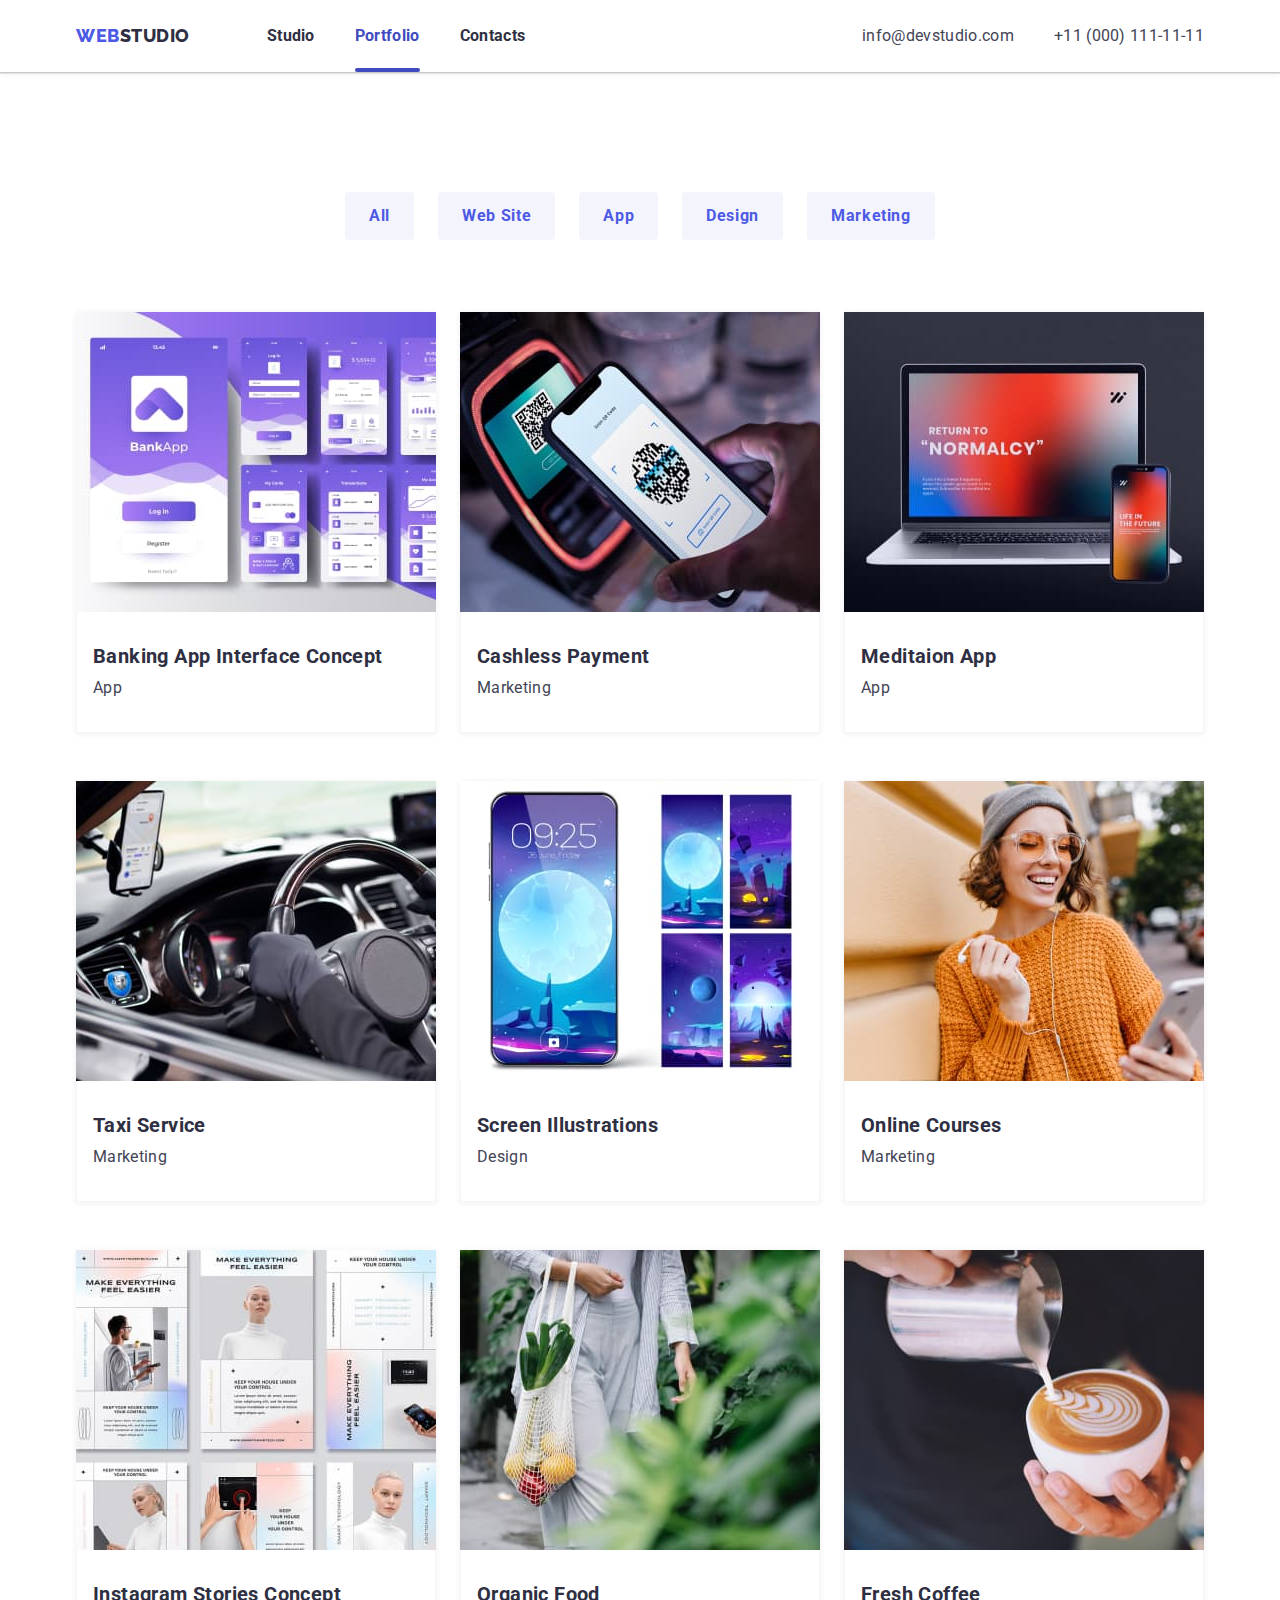
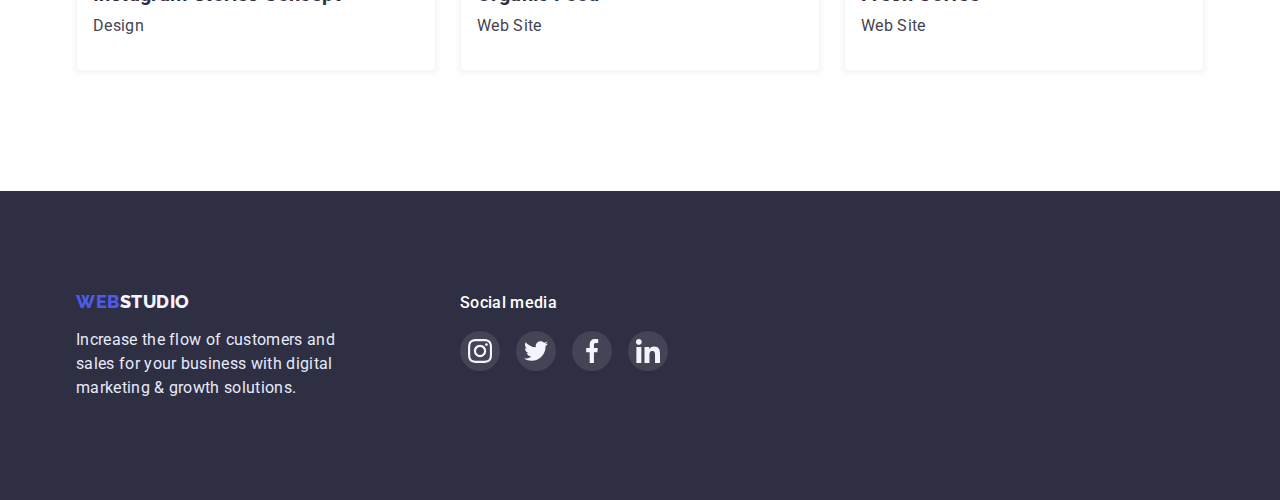
==== portfolio.html @ b9a083d7 "Initial commit" ====
<!DOCTYPE html>
<html lang="en">
	<head>
		<meta charset="UTF-8" />
		<meta http-equiv="X-UA-Compatible" content="IE=edge" />
		<meta name="viewport" content="width=device-width, initial-scale=1.0" />
		<title>Document</title>
		<link rel="preconnect" href="https://fonts.googleapis.com" />
		<link rel="preconnect" href="https://fonts.gstatic.com" crossorigin />
		<link
			href="https://fonts.googleapis.com/css2?family=Raleway:wght@800&family=Roboto:wght@400;500;700;900&display=swap"
			rel="stylesheet"
		/>
		<link rel="stylesheet" href="https://cdn.jsdelivr.net/npm/modern-normalize@1.1.0/modern-normalize.min.css" />
		<link rel="stylesheet" href="./css/styles.css" />
	</head>
	<body>
		<header class="header">
			<div class="header-container container">
				<a class="header-logo link" href="./index.html">
					WEB
					<span class="logo-first">STUDIO</span>
				</a>
				<nav class="navigation">
					<ul class="header-list list">
						<li><a class="header-link link" href="./index.html">Studio</a></li>
						<li><a class="header-link link current" href="./portfolio.html">Portfolio</a></li>
						<li><a class="header-link link" href="#">Contacts</a></li>
					</ul>
				</nav>
				<ul class="contakts list">
					<li><a class="contakts-link link" href="mailto:info@devstudio.com">info@devstudio.com</a></li>
					<li><a class="contakts-link link" href="tel:+1100011111111">+11 (000) 111-11-11</a></li>
				</ul>
			</div>
		</header>
		<main>
			<section class="descript">
				<div class="container">
					<h1 class="visually-hidden">Description</h1>
					<ul class="descript-button list">
						<li><button class="portfolio-btn" type="button">All</button></li>
						<li><button class="portfolio-btn" type="button">Web Site</button></li>
						<li><button class="portfolio-btn" type="button">App</button></li>
						<li><button class="portfolio-btn" type="button">Design</button></li>
						<li><button class="portfolio-btn" type="button">Marketing</button></li>
					</ul>
					<ul class="propositions list">
						<li class="prop">
							<a href="" class="prop-item link">
								<div class="prop-item-img">
									<img src="./images/banking.jpg" alt="photo banking" width="360" />
									<p class="overlay">
										14 Stylish and User-Friendly App Design Concepts · Task Manager App · Calorie Tracker App · Exotic
										Fruit Ecommerce App · Cloud Storage App
									</p>
								</div>
								<div class="proposit">
									<h3 class="propositions-service">Banking App Interface Concept</h3>
									<p class="propositions-action">App</p>
								</div>
							</a>
						</li>
						<li class="prop">
							<a href="" class="prop-item link">
								<div class="prop-item-img">
									<img src="./images/cashless.jpg" alt="photo cashless" width="360" />
									<p class="overlay">
										14 Stylish and User-Friendly App Design Concepts · Task Manager App · Calorie Tracker App · Exotic
										Fruit Ecommerce App · Cloud Storage App
									</p>
								</div>
								<div class="proposit">
									<h3 class="propositions-service">Cashless Payment</h3>
									<p class="propositions-action">Marketing</p>
								</div>
							</a>
						</li>
						<li class="prop">
							<a href="" class="prop-item link">
								<div class="prop-item-img">
									<img src="./images/meditaion.jpg" alt="photo meditaion" width="360" />
									<p class="overlay">
										14 Stylish and User-Friendly App Design Concepts · Task Manager App · Calorie Tracker App · Exotic
										Fruit Ecommerce App · Cloud Storage App
									</p>
								</div>
								<div class="proposit">
									<h3 class="propositions-service">Meditaion App</h3>
									<p class="propositions-action">App</p>
								</div>
							</a>
						</li>
						<li class="prop">
							<a href="" class="prop-item link">
								<div class="prop-item-img">
									<img src="./images/taxi.jpg" alt="photo taxi" width="360" />
									<p class="overlay">
										14 Stylish and User-Friendly App Design Concepts · Task Manager App · Calorie Tracker App · Exotic
										Fruit Ecommerce App · Cloud Storage App
									</p>
								</div>
								<div class="proposit">
									<h3 class="propositions-service">Taxi Service</h3>
									<p class="propositions-action">Marketing</p>
								</div>
							</a>
						</li>
						<li class="prop">
							<a href="" class="prop-item link">
								<div class="prop-item-img">
									<img src="./images/screen.jpg" alt="photo screen" width="360" />
									<p class="overlay">
										14 Stylish and User-Friendly App Design Concepts · Task Manager App · Calorie Tracker App · Exotic
										Fruit Ecommerce App · Cloud Storage App
									</p>
								</div>
								<div class="proposit">
									<h3 class="propositions-service">Screen Illustrations</h3>
									<p class="propositions-action">Design</p>
								</div>
							</a>
						</li>
						<li class="prop">
							<a href="" class="prop-item link">
								<div class="prop-item-img">
									<img src="./images/online.jpg" alt="photo online" width="360" />
									<p class="overlay">
										14 Stylish and User-Friendly App Design Concepts · Task Manager App · Calorie Tracker App · Exotic
										Fruit Ecommerce App · Cloud Storage App
									</p>
								</div>
								<div class="proposit">
									<h3 class="propositions-service">Online Courses</h3>
									<p class="propositions-action">Marketing</p>
								</div>
							</a>
						</li>
						<li class="prop">
							<a href="" class="prop-item link">
								<div class="prop-item-img">
									<img src="./images/instagram.jpg" alt="photo instagram" width="360" />
									<p class="overlay">
										14 Stylish and User-Friendly App Design Concepts · Task Manager App · Calorie Tracker App · Exotic
										Fruit Ecommerce App · Cloud Storage App
									</p>
								</div>
								<div class="proposit">
									<h3 class="propositions-service">Instagram Stories Concept</h3>
									<p class="propositions-action">Design</p>
								</div>
							</a>
						</li>
						<li class="prop">
							<a href="" class="prop-item link">
								<div class="prop-item-img">
									<img src="./images/organic.jpg" alt="photo organic" width="360" />
									<p class="overlay">
										14 Stylish and User-Friendly App Design Concepts · Task Manager App · Calorie Tracker App · Exotic
										Fruit Ecommerce App · Cloud Storage App
									</p>
								</div>
								<div class="proposit">
									<h3 class="propositions-service">Organic Food</h3>
									<p class="propositions-action">Web Site</p>
								</div>
							</a>
						</li>
						<li class="prop">
							<a href="" class="prop-item link">
								<div class="prop-item-img">
									<img src="./images/fresh.jpg" alt="photo fresh" width="360" />
									<p class="overlay">
										14 Stylish and User-Friendly App Design Concepts · Task Manager App · Calorie Tracker App · Exotic
										Fruit Ecommerce App · Cloud Storage App
									</p>
								</div>
								<div class="proposit">
									<h3 class="propositions-service">Fresh Coffee</h3>
									<p class="propositions-action">Web Site</p>
								</div>
							</a>
						</li>
					</ul>
				</div>
			</section>
		</main>
		<footer class="footer">
			<div class="footer-container container">
				<div class="">
					<a class="footer-logo link" href="./index.html">
						WEB
						<span class="logo-second">STUDIO</span>
					</a>
					<p class="footer-wish">
						Increase the flow of customers and sales for your business with digital marketing & growth solutions.
					</p>
				</div>
				<div class="media">
					<p class="media-title">Social media</p>
					<ul class="media-list">
						<li class="media-list-item">
							<a href="" class="media-list-link">
								<svg class="media-list-ikon" width="24" height="24">
									<use href="./images/icons.svg#icon-instagram-big"></use>
								</svg>
							</a>
						</li>
						<li class="media-list-item">
							<a href="" class="media-list-link">
								<svg class="media-list-ikon" width="24" height="24">
									<use href="./images/icons.svg#icon-twitter-big"></use>
								</svg>
							</a>
						</li>
						<li class="media-list-item">
							<a href="" class="media-list-link">
								<svg class="media-list-ikon" width="24" height="24">
									<use href="./images/icons.svg#icon-facebook-big"></use>
								</svg>
							</a>
						</li>
						<li class="media-list-item">
							<a href="" class="media-list-link">
								<svg class="media-list-ikon" width="24" height="24">
									<use href="./images/icons.svg#icon-linkedin-big"></use>
								</svg>
							</a>
						</li>
					</ul>
				</div>
			</div>
		</footer>
	</body>
</html>
---- css/styles.css ----
.list {
	list-style: none;
	padding: 0;
	margin: 0;
}

.link {
	text-decoration: none;
}

:root {
	--main-text-color: #2e2f42;
	--secondary-text-color: #434455;
	--accent-color: #e7e9fc;
	--focused-links-color: #4d5ae5;
	--helper-text-color: #8e8f99;
	--hairlines-color: #e7e9fc;
	--light-background-color: #f4f4fd;
	--valid-fields-color: #31d0aa;
	--background-color: #fff;
	--button-color: #404bbf;
	--modal-background-color: #fcfcfc;

	--main-font: Roboto, sans-serif;
	--transition: 250ms cubic-bezier(0.4, 0, 0.2, 1);
}

body {
	background-color: var(--background-color);
	color: var(--main-text-color);
	font-family: var(--main-font);
	font-size: 16px;
	letter-spacing: 0.02em;
}

h1,
h2,
h3,
p {
	margin: 0;
}

img {
	display: block;
	max-width: 100%;
	height: auto;
}

button {
	display: block;
	cursor: pointer;
	border: none;
	border-radius: 4px;
}

ul {
	list-style: none;
	padding-left: 0;
	margin: 0;
}

a {
	text-decoration: none;
}

.section {
	padding-top: 120px;
	padding-bottom: 120px;
}

.container {
	width: 1158px;
	margin: 0 auto;
	padding: 0 15px;
}

/* Header */

.header {
	background: #ffffff;
	box-shadow: 0px 2px 1px rgba(46, 47, 66, 0.08), 0px 1px 1px rgba(46, 47, 66, 0.16), 0px 1px 6px rgba(46, 47, 66, 0.08);
}

.header-container {
	display: flex;
	align-items: center;
}

.header-logo {
	font-family: "Raleway";
	font-weight: 800;
	font-size: 18px;
	line-height: 1.33;
	display: flex;
	letter-spacing: 0.03em;
	text-transform: uppercase;
	color: var(--focused-links-color);
}

.logo-first {
	color: var(--main-text-color);

	transition: color var(--transition);
}

.navigation {
	margin-left: 77px;
}

.header-list {
	display: flex;
	gap: 40px;
}

.header-link {
	font-weight: 700;
	font-size: 16px;
	line-height: 1.5;
	letter-spacing: 0.02em;
	color: var(--main-text-color);
	padding: 24px 0;
	display: block;

	transition: color var(--transition);
}

.current {
	color: var(--button-color);
	position: relative;
}

.current::after {
	content: "";
	width: 100%;
	height: 4px;
	border-radius: 2px;
	background-color: #404bbf;
	position: absolute;
	left: 0;
	bottom: 0;
}

.contakts {
	display: flex;
	gap: 40px;
	margin-left: auto;
}
.contakts-link {
	color: var(--secondary-text-color);

	transition: color var(--transition);
}

.logo-first:hover,
.logo-first:focus,
.header-link:hover,
.header-link:focus,
.contakts-link:hover,
.contakts-link:focus {
	color: var(--focused-links-color);
}

/* Mein */

.solution {
	background-color: var(--main-text-color);
	padding: 192px 0;
	text-align: center;
	background-image: linear-gradient(rgba(46, 47, 66, 0.7), rgba(46, 47, 66, 0.7)), url(../images/people-office\ 1.jpg);
	background-size: cover;
	background-repeat: no-repeat;
	max-width: 1440px;
	height: 603px;
	margin: 0 auto;
}

.solution-title {
	font-weight: 700;
	font-size: 56px;
	line-height: 1.07;
	text-align: center;
	letter-spacing: 0.02em;
	color: var(--background-color);
	width: 496px;
	margin: 0 auto;
}

.solution-btn {
	font-weight: 700;
	font-size: 16px;
	line-height: 1.19;
	display: flex;
	align-items: center;
	letter-spacing: 0.04em;
	padding: 16px 32px;
	cursor: pointer;
	font-family: inherit;
	color: var(--background-color);
	background-color: var(--focused-links-color);
	box-shadow: 0px 4px 4px rgba(0, 0, 0, 0.15);
	border-radius: 4px;
	padding: 16px 32px;
	margin: 0 auto;
	margin-top: 48px;

	transition: background-color var(--transition);
}

.solution-btn:hover,
.solution-btn:focus {
	background-color: var(--button-color);
	box-shadow: 0px 4px 4px rgba(0, 0, 0, 0.15);
	border-radius: 4px;
}

/* Section Description*/

.visually-hidden {
	position: absolute;
	width: 1px;
	height: 1px;
	margin: -1px;
	border: 0;
	padding: 0;
	white-space: nowrap;
	clip-path: inset(100%);
	clip: rect(0 0 0 0);
	overflow: hidden;
}

.description-list {
	display: flex;
	gap: 24px;
}

.description-badge {
	display: flex;
	justify-content: center;
	align-items: center;
	background-color: var(--light-background-color);
	border-radius: 4px;
	margin-bottom: 8px;
	height: 112px;
}

.description-title {
	font-weight: 500;
	font-size: 20px;
	line-height: 1.2;
	letter-spacing: 0.02em;
	margin-bottom: 8px;
}

.description-benefits {
	color: var(--secondary-text-color);
	font-size: 16px;
	line-height: 1.5;
	letter-spacing: 0.02em;
}

/* Section Work */

.work {
	padding-top: 0;
}

.work-title {
	font-weight: 700;
	font-size: 36px;
	line-height: 1.11;
	letter-spacing: 0.02em;
	text-transform: capitalize;
	margin-bottom: 72px;
	text-align: center;
}

.work-list {
	display: flex;
	gap: 24px;
}

/* Section Team */

.team {
	background-color: var(--light-background-color);
}

.team-title {
	font-weight: 700;
	font-size: 36px;
	line-height: 1.11;
	letter-spacing: 0.02em;
	text-transform: capitalize;
	text-align: center;
	margin-bottom: 72px;
}

.team-list {
	display: flex;
	gap: 24px;
}

.specialist {
	background: #ffffff;
	box-shadow: 0px 1px 6px rgba(46, 47, 66, 0.08), 0px 1px 1px rgba(46, 47, 66, 0.16), 0px 2px 1px rgba(46, 47, 66, 0.08);
	border-radius: 0px 0px 4px 4px;
}

.badge {
	padding: 32px 0;
	text-align: center;
}

.name {
	font-weight: 700;
	font-size: 20px;
	line-height: 1.2;
	letter-spacing: 0.02em;
	margin-bottom: 8px;
}

.direction {
	color: var(--secondary-text-color);
	font-weight: 400;
	font-size: 16px;
	line-height: 1.5;
	letter-spacing: 0.02em;
	margin-bottom: 12px;
}

.social-list {
	display: flex;
	justify-content: center;
	gap: 24px;
}

.social-list-link {
	display: flex;
	justify-content: center;
	align-items: center;
	width: 40px;
	height: 40px;
	border-radius: 50%;
	background-color: var(--focused-links-color);

	transition: background-color var(--transition);
}

.social-list-link:hover,
.social-list-link:focus {
	background-color: var(--valid-fields-color);
}

/* Section Customers */

.customers-title {
	font-weight: 700;
	font-size: 36px;
	line-height: 1.11;
	letter-spacing: 0.02em;
	text-transform: capitalize;
	text-align: center;
	margin-bottom: 72px;
}

.customers-list {
	display: flex;
	gap: 24px;
}

.customers-list-link {
	display: flex;
	justify-content: center;
	align-items: center;
	width: 168px;
	height: 88px;
	border: 1px solid;
	border-color: currentColor;
	border-radius: 4px;
	color: var(--helper-text-color);

	transition: color var(--transition);
}

.customers-list-link:hover,
.customers-list-link:focus {
	color: var(--button-color);
}

.customers-list-ikon {
	fill: currentColor;
}

/* Footer */

.footer {
	display: flex;
	background-color: var(--main-text-color);
	padding: 100px 0;
}
.footer-container {
	display: flex;
}
.footer-logo {
	font-family: "Raleway";
	font-weight: 800;
	font-size: 18px;
	line-height: 1.17;
	letter-spacing: 0.03em;
	text-transform: uppercase;
	color: var(--focused-links-color);
	display: flex;
}

.logo-second {
	font-family: "Raleway";
	font-weight: 800;
	font-size: 18px;
	line-height: 1.17;
	letter-spacing: 0.03em;
	text-transform: uppercase;
	color: var(--light-background-color);
}

.footer-wish {
	color: var(--hairlines-color);
	font-size: 16px;
	line-height: 1.5;
	letter-spacing: 0.02em;
	width: 264px;
	margin-top: 16px;
}

.media {
	margin-left: 120px;
}

.media-title {
	font-weight: 500;
	line-height: 1.5;
	color: var(--background-color);
	margin-bottom: 16px;
}

.media-list {
	display: flex;
	justify-content: center;
	gap: 16px;
}

.media-list-link {
	display: flex;
	justify-content: center;
	align-items: center;
	width: 40px;
	height: 40px;
	border-radius: 50%;
	background-color: rgba(255, 255, 255, 0.1);

	transition: background-color var(--transition);
}

.media-list-link:hover,
.media-list-link:focus {
	background-color: var(--valid-fields-color);
}

/* Стили для портфолио */

.descript {
	padding: 120px 0;
}

.descript-button {
	display: flex;
	gap: 24px;
	justify-content: center;
	margin-bottom: 72px;
}

.portfolio-btn {
	font-weight: 700;
	font-size: 16px;
	line-height: 1.5;
	letter-spacing: 0.04em;
	cursor: pointer;
	font-family: inherit;
	color: var(--focused-links-color);
	background-color: var(--light-background-color);
	padding: 12px 24px;

	transition: background-color var(--transition);
}

.portfolio-btn:hover,
.portfolio-btn:focus {
	color: var(--background-color);
	background-color: var(--focused-links-color);
	box-shadow: 0px 3px 1px rgba(0, 0, 0, 0.1), 0px 2px 1px rgba(0, 0, 0, 0.08), 0px 2px 2px rgba(0, 0, 0, 0.12);
}

.propositions {
	display: flex;
	flex-wrap: wrap;
	gap: 48px 24px;
}

.prop {
	box-shadow: 0px 1px 6px rgba(46, 47, 66, 0.08);
}

.prop-item {
	display: block;

	transition: box-shadow var(--transition);
}

.prop-item:hover,
.prop-item:focus {
	box-shadow: 0px 1px 6px rgba(46, 47, 66, 0.08), 0px 1px 1px rgba(46, 47, 66, 0.16), 0px 2px 1px rgba(46, 47, 66, 0.08);
}

.prop-item-img {
	position: relative;
	overflow: hidden;
}

.overlay {
	left: 0;
	top: 0;
	width: 100%;
	height: 100%;
	overflow: auto;
	transform: translate(0, 100%);
	transition: transform 250ms cubic-bezier(0.4, 0, 0.2, 1);
	position: absolute;
	line-height: 1.5;
	color: var(--light-background-color);
	background-color: var(--focused-links-color);
	padding-top: 40px;
	padding-bottom: 164px;
	padding-left: 32px;
	padding-right: 32px;
}

.prop-item:hover .overlay,
.prop-item:focus .overlay {
	transform: translate(0, 0);
}

.proposit {
	padding: 32px 16px;
	border: 0.5px solid #f4f4fd;
	border-top: 0;
}

.propositions-service {
	font-weight: 700;
	font-size: 20px;
	line-height: 1.2;
	letter-spacing: 0.02em;
	margin-bottom: 8px;
	color: var(--main-text-color);
}

.propositions-action {
	color: var(--secondary-text-color);
	line-height: 1.5;
	letter-spacing: 0.02em;
}

/* Modal Window */

.backdrop {
	position: fixed;
	top: 0;
	left: 0;
	z-index: 100;
	width: 100%;
	height: 100%;
	background-color: rgba(46, 47, 66, 0.4);

	transition: opacity var(--transition), visibility var(--transition);
}

.backdrop.is-hidden {
	opacity: 0;
	visibility: hidden;
	pointer-events: none;
}

.modal {
	position: absolute;
	top: 50%;
	left: 50%;
	transform: translate(-50%, -50%);
	width: 408px;
	height: 576px;
	background-color: var(--modal-background-color);
}

.modal-close-btn {
	position: absolute;
	top: 24px;
	right: 24px;
	display: flex;
	justify-content: center;
	align-items: center;
	width: 24px;
	height: 24px;
	border-radius: 50%;
	background-color: var(--hairlines-color);
	border: 1px solid rgba(0, 0, 0, 0.1);
	padding: 0;
}
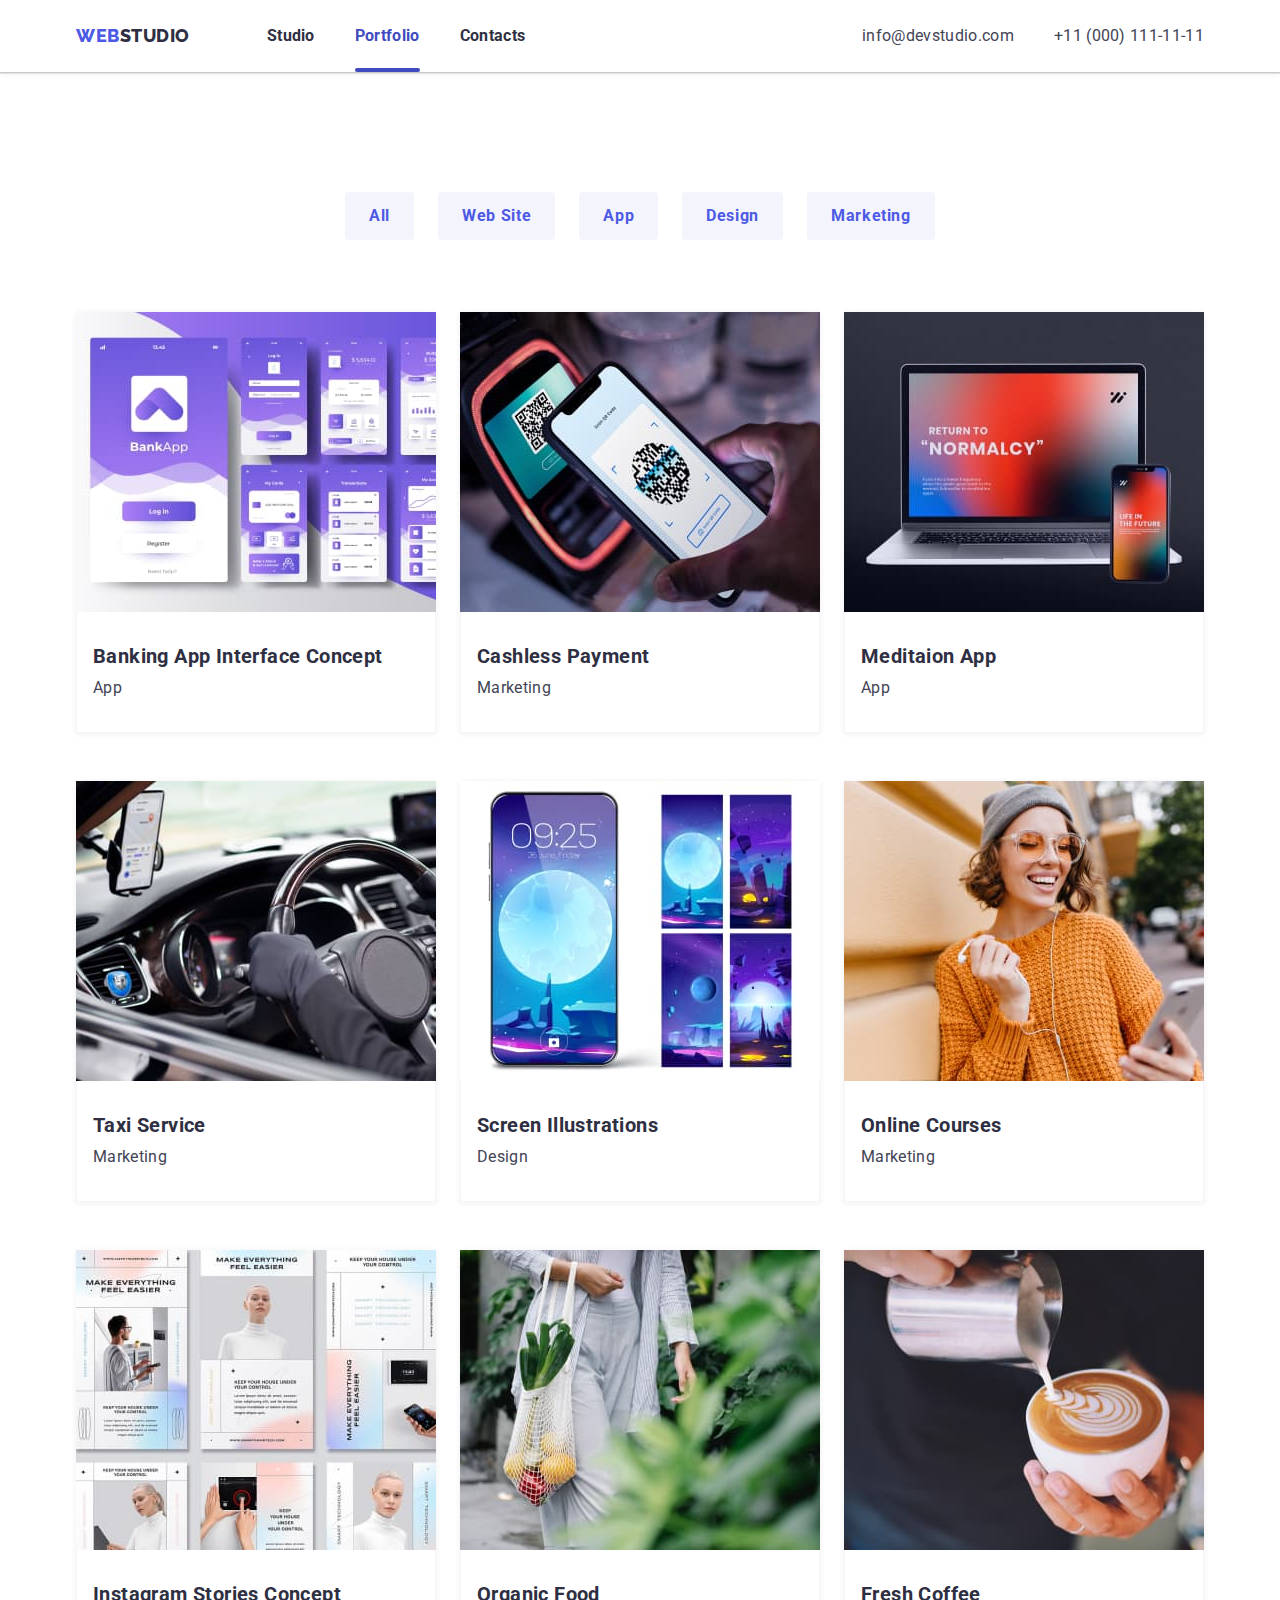
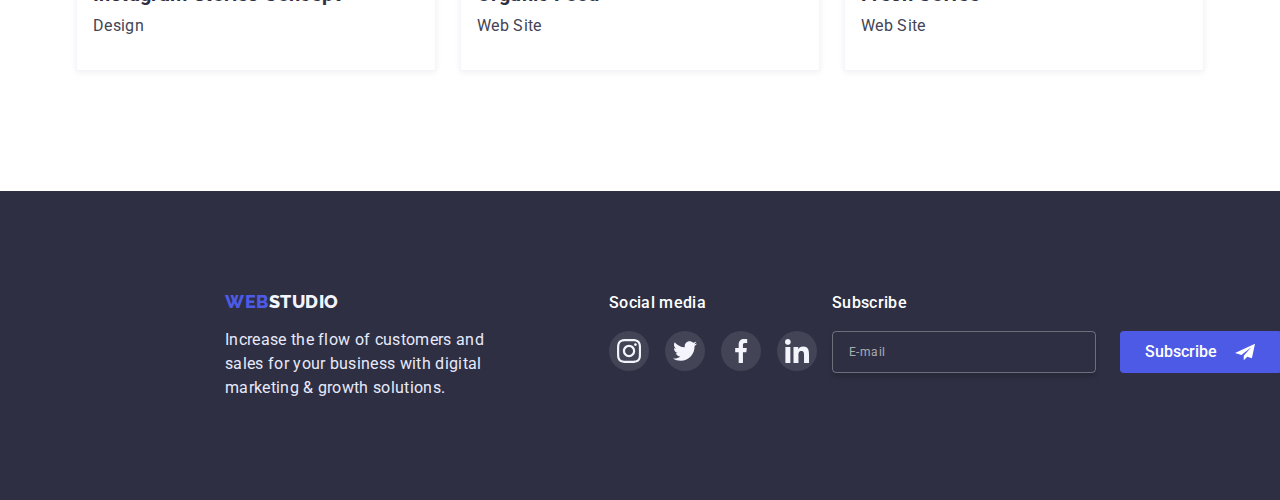
==== commit 5a8ed3be: "update" ====
--- a/portfolio.html
+++ b/portfolio.html
@@ -230,6 +230,18 @@
 					</ul>
 				</div>
 			</div>
+			<div class="footer-subscribe">
+				<p class="footer-subscribe-title">Subscribe</p>
+				<form class="footer-subcribe-btn">
+					<input type="email" name="subscribe" id="subscribe" class="subscribe-input" placeholder="E-mail" />
+					<button type="submit" class="subscribe-btn">
+						Subscribe
+						<svg class="subscribe-icon" width="24" height="20">
+							<use href="./images/icons.svg#icon-airplane"></use>
+						</svg>
+					</button>
+				</form>
+			</div>
 		</footer>
 	</body>
 </html>
--- a/css/styles.css
+++ b/css/styles.css
@@ -199,7 +199,6 @@
 	background-color: var(--focused-links-color);
 	box-shadow: 0px 4px 4px rgba(0, 0, 0, 0.15);
 	border-radius: 4px;
-	padding: 16px 32px;
 	margin: 0 auto;
 	margin-top: 48px;
 
@@ -400,6 +399,7 @@
 }
 .footer-container {
 	display: flex;
+	margin-left: 210px;
 }
 .footer-logo {
 	font-family: "Raleway";
@@ -569,7 +569,7 @@
 	letter-spacing: 0.02em;
 }
 
-/* Modal Window */
+/*========= Modal Window ===========*/
 
 .backdrop {
 	position: fixed;
@@ -579,7 +579,6 @@
 	width: 100%;
 	height: 100%;
 	background-color: rgba(46, 47, 66, 0.4);
-
 	transition: opacity var(--transition), visibility var(--transition);
 }
 
@@ -597,6 +596,7 @@
 	width: 408px;
 	height: 576px;
 	background-color: var(--modal-background-color);
+	padding: 72px 24px 24px;
 }
 
 .modal-close-btn {
@@ -612,4 +612,275 @@
 	background-color: var(--hairlines-color);
 	border: 1px solid rgba(0, 0, 0, 0.1);
 	padding: 0;
-}
+	transition: background-color var(--transition);
+}
+
+.modal-close-btn:hover,
+.modal-close-btn:focus {
+	background-color: var(--button-color);
+}
+
+.modal-close-btn-icon {
+	transition: fill var(--transition);
+}
+
+.modal-close-btn:hover .modal-close-btn-icon,
+.modal-close-btn:focus .modal-close-btn-icon {
+	fill: var(--background-color);
+}
+
+/*========== Modal Form ==========*/
+
+.modal-form {
+	display: flex;
+	flex-direction: column;
+}
+
+.modal-title {
+	margin-bottom: 14px;
+	font-weight: 500;
+	font-size: 16px;
+	line-height: 1.5;
+	text-align: center;
+	letter-spacing: 0.02em;
+}
+
+.modal-form-field {
+	margin-bottom: 8px;
+}
+
+.modal-form-field-com {
+	margin-bottom: 16px;
+}
+
+.modal-form-input-desc {
+	display: block;
+	font-weight: 400;
+	font-size: 12px;
+	line-height: 1.33;
+	margin-bottom: 4px;
+	letter-spacing: 0.04em;
+	color: var(--helper-text-color);
+}
+
+.modal-form-input-wrapper {
+	display: block;
+	position: relative;
+}
+
+.modal-form-input {
+	width: 100%;
+	height: 40px;
+	border: 1px solid rgba(33, 33, 33, 0.2);
+	border-radius: 4px;
+	padding-left: 38px;
+	transition: border-color var(--transition);
+}
+
+.modal-form-input:focus {
+	outline: none;
+	border-color: var(--focused-links-color);
+}
+
+.modal-form-input-icon {
+	position: absolute;
+	top: 50%;
+	left: 16px;
+	transform: translateY(-50%);
+	display: block;
+	transition: fill var(--transition);
+}
+
+.modal-form-input:focus + .modal-form-input-icon {
+	fill: var(--focused-links-color);
+}
+
+.modal-form-input-icon:focus {
+	fill: var(--focused-links-color);
+}
+
+.modal-form-massage {
+	width: 100%;
+	height: 120px;
+	padding: 8px 16px;
+	resize: none;
+	border-radius: 4px;
+	transition: border-color var(--transition);
+}
+
+.modal-form-massage::placeholder {
+	font-size: 12px;
+	line-height: 1.33;
+	color: rgba(117, 117, 117, 0.5);
+	letter-spacing: 0.04em;
+	text-transform: capitalize;
+}
+
+.modal-form-massage:focus {
+	outline: none;
+	border-color: var(--focused-links-color);
+}
+
+.modal-form-check-desc {
+	display: flex;
+	align-items: center;
+	margin-bottom: 16px;
+	font-weight: 400;
+	font-size: 12px;
+	line-height: 1.33;
+	letter-spacing: 0.04em;
+	color: #757575;
+}
+
+.policy-link {
+	text-decoration: underline;
+	color: var(--focused-links-color);
+}
+
+.modal-form-check-desc::before {
+	display: block;
+	width: 16px;
+	height: 16px;
+	border: 1.25px solid var(--main-text-color);
+	border-radius: 2px;
+	cursor: pointer;
+	content: "";
+	margin-right: 10px;
+}
+
+.modal-form-check:checked + .modal-form-check-desc::before {
+	background-color: var(--button-color);
+	background-image: url("../images/checkbox.svg");
+	background-repeat: no-repeat;
+	background-position: center;
+}
+
+.modal-form-check:focus + .modal-form-check-desc::before {
+	background-color: var(--button-color);
+	background-image: url("../images/checkbox.svg");
+	background-repeat: no-repeat;
+	background-position: center;
+}
+
+.modal-form-submit {
+	min-width: 169px;
+	font-weight: 500;
+	font-size: 16px;
+	line-height: 1.5;
+	padding: 16px 32px;
+	align-self: center;
+	letter-spacing: 0.04em;
+	cursor: pointer;
+	color: var(--background-color);
+	background-color: var(--focused-links-color);
+	box-shadow: 0px 4px 4px rgba(0, 0, 0, 0.15);
+	border-radius: 4px;
+	margin: 0 auto;
+	transition: background-color var(--transition);
+}
+
+.modal-form-submit:hover,
+.modal-form-submit:focus {
+	background-color: var(--button-color);
+	box-shadow: 0px 4px 4px rgba(0, 0, 0, 0.15);
+	border-radius: 4px;
+}
+
+/*========== Footer Subscribe ==========*/
+
+.footer-subscribe {
+	display: flex;
+	flex-direction: column;
+	margin-right: 230px;
+}
+
+.footer-subscribe-title {
+	font-weight: 500;
+	font-size: 16px;
+	line-height: 1.5;
+	color: var(--background-color);
+	margin-bottom: 16px;
+}
+
+.subscribe-btn {
+	display: flex;
+	align-items: center;
+	padding: 8px 24px;
+	margin-left: 24px;
+	border: 1px solid transparent;
+	border-radius: 4px;
+	cursor: pointer;
+	font-weight: 500;
+	font-size: 16px;
+	line-height: 1.5;
+	text-align: center;
+	color: var(--background-color);
+	background-color: var(--focused-links-color);
+	transition: background-color var(--transition);
+}
+
+.subscribe-btn:hover,
+.subscribe-btn:focus {
+	background-color: var(--button-color);
+}
+
+.subscribe-input {
+	display: flex;
+	justify-content: center;
+	padding: 8px 16px;
+	width: 264px;
+	border: 1px solid rgba(255, 255, 255, 0.3);
+	box-shadow: 0px 4px 4px rgba(0, 0, 0, 0.15);
+	border-radius: 4px;
+	font-weight: 400;
+	font-size: 12px;
+	line-height: 2;
+	letter-spacing: 0.04em;
+	color: rgba(255, 255, 255, 0.6);
+	background-color: transparent;
+}
+
+.subscribe-input::placeholder {
+	font-weight: 400;
+	font-size: 12px;
+	line-height: 2;
+	color: rgba(255, 255, 255, 0.6);
+}
+
+.footer-subcribe-btn {
+	display: flex;
+	flex-direction: center;
+}
+
+.subscribe-icon {
+	margin-left: 16px;
+	justify-self: center;
+	fill: #f4f4fd;
+}
+
+/*.solution-btn {
+	font-weight: 700;
+	font-size: 16px;
+	line-height: 1.19;
+	display: flex;
+	align-items: center;
+	letter-spacing: 0.04em;
+	padding: 16px 32px;
+	cursor: pointer;
+	font-family: inherit;
+	color: var(--background-color);
+	background-color: var(--focused-links-color);
+	box-shadow: 0px 4px 4px rgba(0, 0, 0, 0.15);
+	border-radius: 4px;
+	margin: 0 auto;
+	margin-top: 48px;
+
+	transition: background-color var(--transition);
+}
+
+.solution-btn:hover,
+.solution-btn:focus {
+	background-color: var(--button-color);
+	box-shadow: 0px 4px 4px rgba(0, 0, 0, 0.15);
+	border-radius: 4px;
+}*/
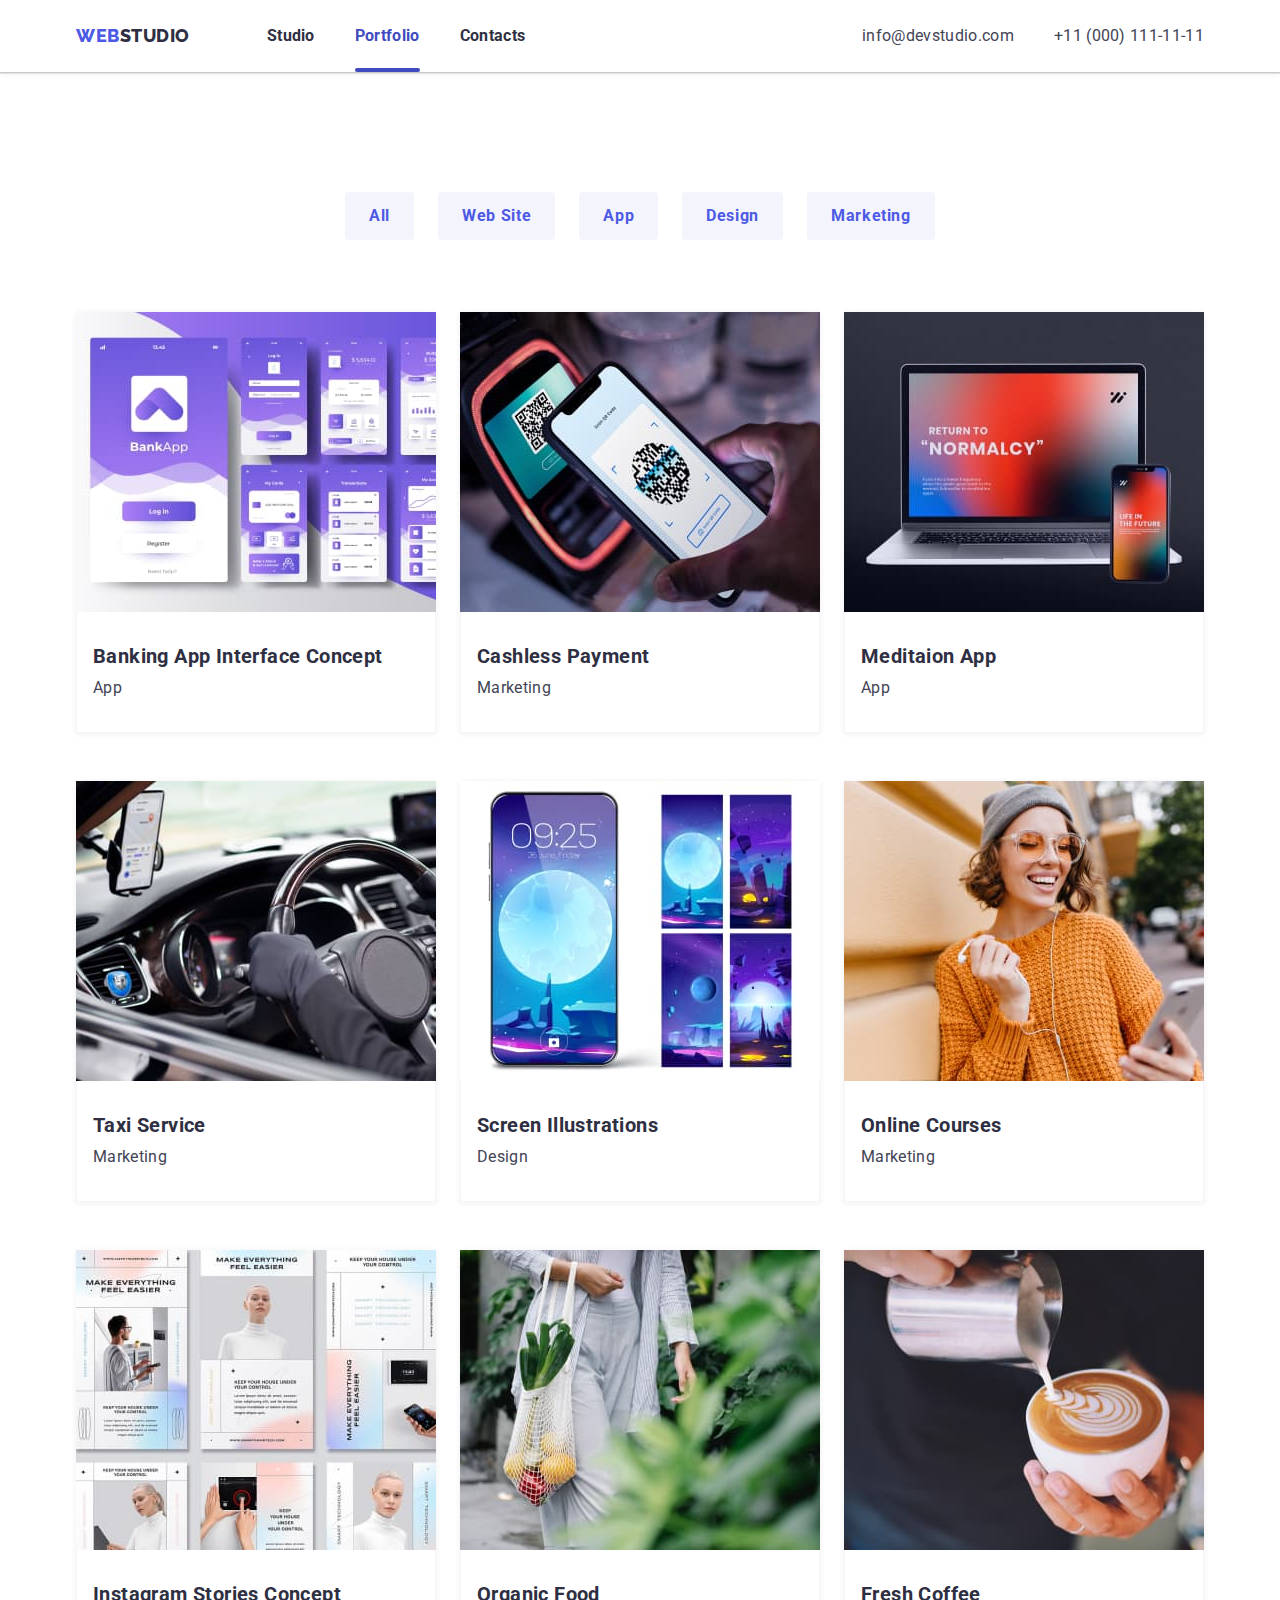
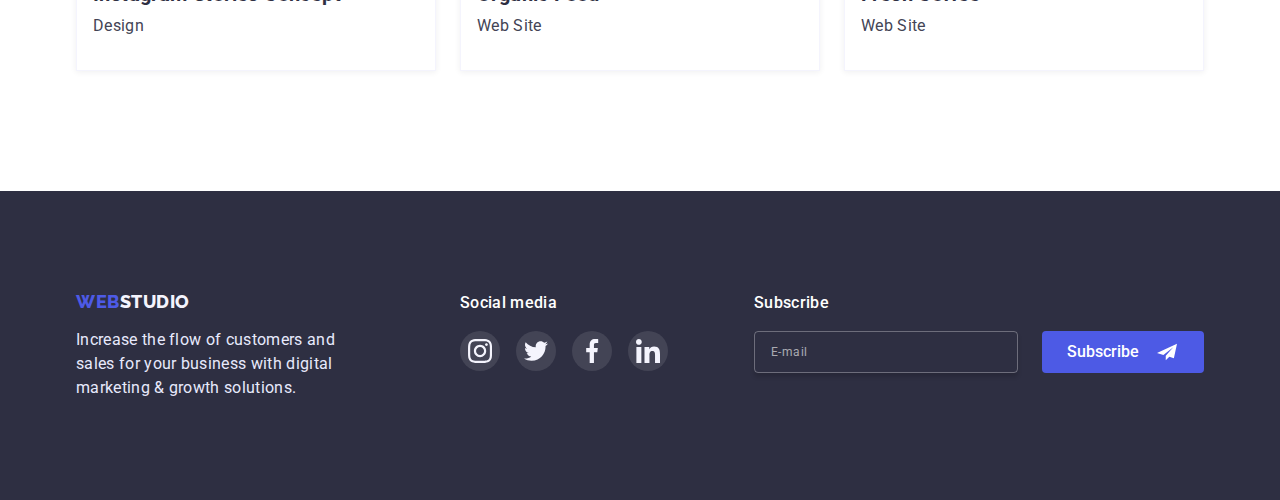
==== commit c40a5e72: "update" ====
--- a/portfolio.html
+++ b/portfolio.html
@@ -229,18 +229,18 @@
 						</li>
 					</ul>
 				</div>
-			</div>
-			<div class="footer-subscribe">
-				<p class="footer-subscribe-title">Subscribe</p>
-				<form class="footer-subcribe-btn">
-					<input type="email" name="subscribe" id="subscribe" class="subscribe-input" placeholder="E-mail" />
-					<button type="submit" class="subscribe-btn">
-						Subscribe
-						<svg class="subscribe-icon" width="24" height="20">
-							<use href="./images/icons.svg#icon-airplane"></use>
-						</svg>
-					</button>
-				</form>
+				<div class="footer-subscribe">
+					<p class="footer-subscribe-title">Subscribe</p>
+					<form class="footer-subcribe-btn">
+						<input type="email" name="subscribe" id="subscribe" class="subscribe-input" placeholder="E-mail" />
+						<button type="submit" class="subscribe-btn">
+							Subscribe
+							<svg class="subscribe-icon" width="24" height="20">
+								<use href="./images/icons.svg#icon-airplane"></use>
+							</svg>
+						</button>
+					</form>
+				</div>
 			</div>
 		</footer>
 	</body>
--- a/css/styles.css
+++ b/css/styles.css
@@ -74,7 +74,7 @@
 	padding: 0 15px;
 }
 
-/* Header */
+/*============= Header ==============*/
 
 .header {
 	background: #ffffff;
@@ -99,7 +99,6 @@
 
 .logo-first {
 	color: var(--main-text-color);
-
 	transition: color var(--transition);
 }
 
@@ -120,7 +119,6 @@
 	color: var(--main-text-color);
 	padding: 24px 0;
 	display: block;
-
 	transition: color var(--transition);
 }
 
@@ -145,9 +143,9 @@
 	gap: 40px;
 	margin-left: auto;
 }
+
 .contakts-link {
 	color: var(--secondary-text-color);
-
 	transition: color var(--transition);
 }
 
@@ -160,7 +158,7 @@
 	color: var(--focused-links-color);
 }
 
-/* Mein */
+/*============= Mein =============*/
 
 .solution {
 	background-color: var(--main-text-color);
@@ -201,7 +199,6 @@
 	border-radius: 4px;
 	margin: 0 auto;
 	margin-top: 48px;
-
 	transition: background-color var(--transition);
 }
 
@@ -212,7 +209,7 @@
 	border-radius: 4px;
 }
 
-/* Section Description*/
+/*=========== Section Description ============*/
 
 .visually-hidden {
 	position: absolute;
@@ -257,7 +254,7 @@
 	letter-spacing: 0.02em;
 }
 
-/* Section Work */
+/*============ Section Work =============*/
 
 .work {
 	padding-top: 0;
@@ -278,7 +275,7 @@
 	gap: 24px;
 }
 
-/* Section Team */
+/*============ Section Team =============*/
 
 .team {
 	background-color: var(--light-background-color);
@@ -341,7 +338,6 @@
 	height: 40px;
 	border-radius: 50%;
 	background-color: var(--focused-links-color);
-
 	transition: background-color var(--transition);
 }
 
@@ -350,7 +346,7 @@
 	background-color: var(--valid-fields-color);
 }
 
-/* Section Customers */
+/*========== Section Customers ===========*/
 
 .customers-title {
 	font-weight: 700;
@@ -377,7 +373,6 @@
 	border-color: currentColor;
 	border-radius: 4px;
 	color: var(--helper-text-color);
-
 	transition: color var(--transition);
 }
 
@@ -390,17 +385,18 @@
 	fill: currentColor;
 }
 
-/* Footer */
+/*========== Footer ===========*/
 
 .footer {
 	display: flex;
 	background-color: var(--main-text-color);
 	padding: 100px 0;
 }
+
 .footer-container {
 	display: flex;
-	margin-left: 210px;
-}
+}
+
 .footer-logo {
 	font-family: "Raleway";
 	font-weight: 800;
@@ -456,7 +452,6 @@
 	height: 40px;
 	border-radius: 50%;
 	background-color: rgba(255, 255, 255, 0.1);
-
 	transition: background-color var(--transition);
 }
 
@@ -465,7 +460,79 @@
 	background-color: var(--valid-fields-color);
 }
 
-/* Стили для портфолио */
+/*========== Footer Subscribe ==========*/
+
+.footer-subscribe {
+	display: flex;
+	flex-direction: column;
+	margin-left: auto;
+}
+
+.footer-subscribe-title {
+	font-weight: 500;
+	font-size: 16px;
+	line-height: 1.5;
+	color: var(--background-color);
+	margin-bottom: 16px;
+}
+
+.subscribe-btn {
+	display: flex;
+	align-items: center;
+	padding: 8px 24px;
+	margin-left: 24px;
+	border: 1px solid transparent;
+	border-radius: 4px;
+	cursor: pointer;
+	font-weight: 500;
+	font-size: 16px;
+	line-height: 1.5;
+	text-align: center;
+	color: var(--background-color);
+	background-color: var(--focused-links-color);
+	transition: background-color var(--transition);
+}
+
+.subscribe-btn:hover,
+.subscribe-btn:focus {
+	background-color: var(--button-color);
+}
+
+.subscribe-input {
+	display: flex;
+	justify-content: center;
+	padding: 8px 16px;
+	width: 264px;
+	border: 1px solid rgba(255, 255, 255, 0.3);
+	box-shadow: 0px 4px 4px rgba(0, 0, 0, 0.15);
+	border-radius: 4px;
+	font-weight: 400;
+	font-size: 12px;
+	line-height: 2;
+	letter-spacing: 0.04em;
+	color: rgba(255, 255, 255, 0.6);
+	background-color: transparent;
+}
+
+.subscribe-input::placeholder {
+	font-weight: 400;
+	font-size: 12px;
+	line-height: 2;
+	color: rgba(255, 255, 255, 0.6);
+}
+
+.footer-subcribe-btn {
+	display: flex;
+	flex-direction: center;
+}
+
+.subscribe-icon {
+	margin-left: 16px;
+	justify-self: center;
+	fill: #f4f4fd;
+}
+
+/*========== Стили для портфолио ==========*/
 
 .descript {
 	padding: 120px 0;
@@ -488,7 +555,6 @@
 	color: var(--focused-links-color);
 	background-color: var(--light-background-color);
 	padding: 12px 24px;
-
 	transition: background-color var(--transition);
 }
 
@@ -511,7 +577,6 @@
 
 .prop-item {
 	display: block;
-
 	transition: box-shadow var(--transition);
 }
 
@@ -785,102 +850,3 @@
 	box-shadow: 0px 4px 4px rgba(0, 0, 0, 0.15);
 	border-radius: 4px;
 }
-
-/*========== Footer Subscribe ==========*/
-
-.footer-subscribe {
-	display: flex;
-	flex-direction: column;
-	margin-right: 230px;
-}
-
-.footer-subscribe-title {
-	font-weight: 500;
-	font-size: 16px;
-	line-height: 1.5;
-	color: var(--background-color);
-	margin-bottom: 16px;
-}
-
-.subscribe-btn {
-	display: flex;
-	align-items: center;
-	padding: 8px 24px;
-	margin-left: 24px;
-	border: 1px solid transparent;
-	border-radius: 4px;
-	cursor: pointer;
-	font-weight: 500;
-	font-size: 16px;
-	line-height: 1.5;
-	text-align: center;
-	color: var(--background-color);
-	background-color: var(--focused-links-color);
-	transition: background-color var(--transition);
-}
-
-.subscribe-btn:hover,
-.subscribe-btn:focus {
-	background-color: var(--button-color);
-}
-
-.subscribe-input {
-	display: flex;
-	justify-content: center;
-	padding: 8px 16px;
-	width: 264px;
-	border: 1px solid rgba(255, 255, 255, 0.3);
-	box-shadow: 0px 4px 4px rgba(0, 0, 0, 0.15);
-	border-radius: 4px;
-	font-weight: 400;
-	font-size: 12px;
-	line-height: 2;
-	letter-spacing: 0.04em;
-	color: rgba(255, 255, 255, 0.6);
-	background-color: transparent;
-}
-
-.subscribe-input::placeholder {
-	font-weight: 400;
-	font-size: 12px;
-	line-height: 2;
-	color: rgba(255, 255, 255, 0.6);
-}
-
-.footer-subcribe-btn {
-	display: flex;
-	flex-direction: center;
-}
-
-.subscribe-icon {
-	margin-left: 16px;
-	justify-self: center;
-	fill: #f4f4fd;
-}
-
-/*.solution-btn {
-	font-weight: 700;
-	font-size: 16px;
-	line-height: 1.19;
-	display: flex;
-	align-items: center;
-	letter-spacing: 0.04em;
-	padding: 16px 32px;
-	cursor: pointer;
-	font-family: inherit;
-	color: var(--background-color);
-	background-color: var(--focused-links-color);
-	box-shadow: 0px 4px 4px rgba(0, 0, 0, 0.15);
-	border-radius: 4px;
-	margin: 0 auto;
-	margin-top: 48px;
-
-	transition: background-color var(--transition);
-}
-
-.solution-btn:hover,
-.solution-btn:focus {
-	background-color: var(--button-color);
-	box-shadow: 0px 4px 4px rgba(0, 0, 0, 0.15);
-	border-radius: 4px;
-}*/
